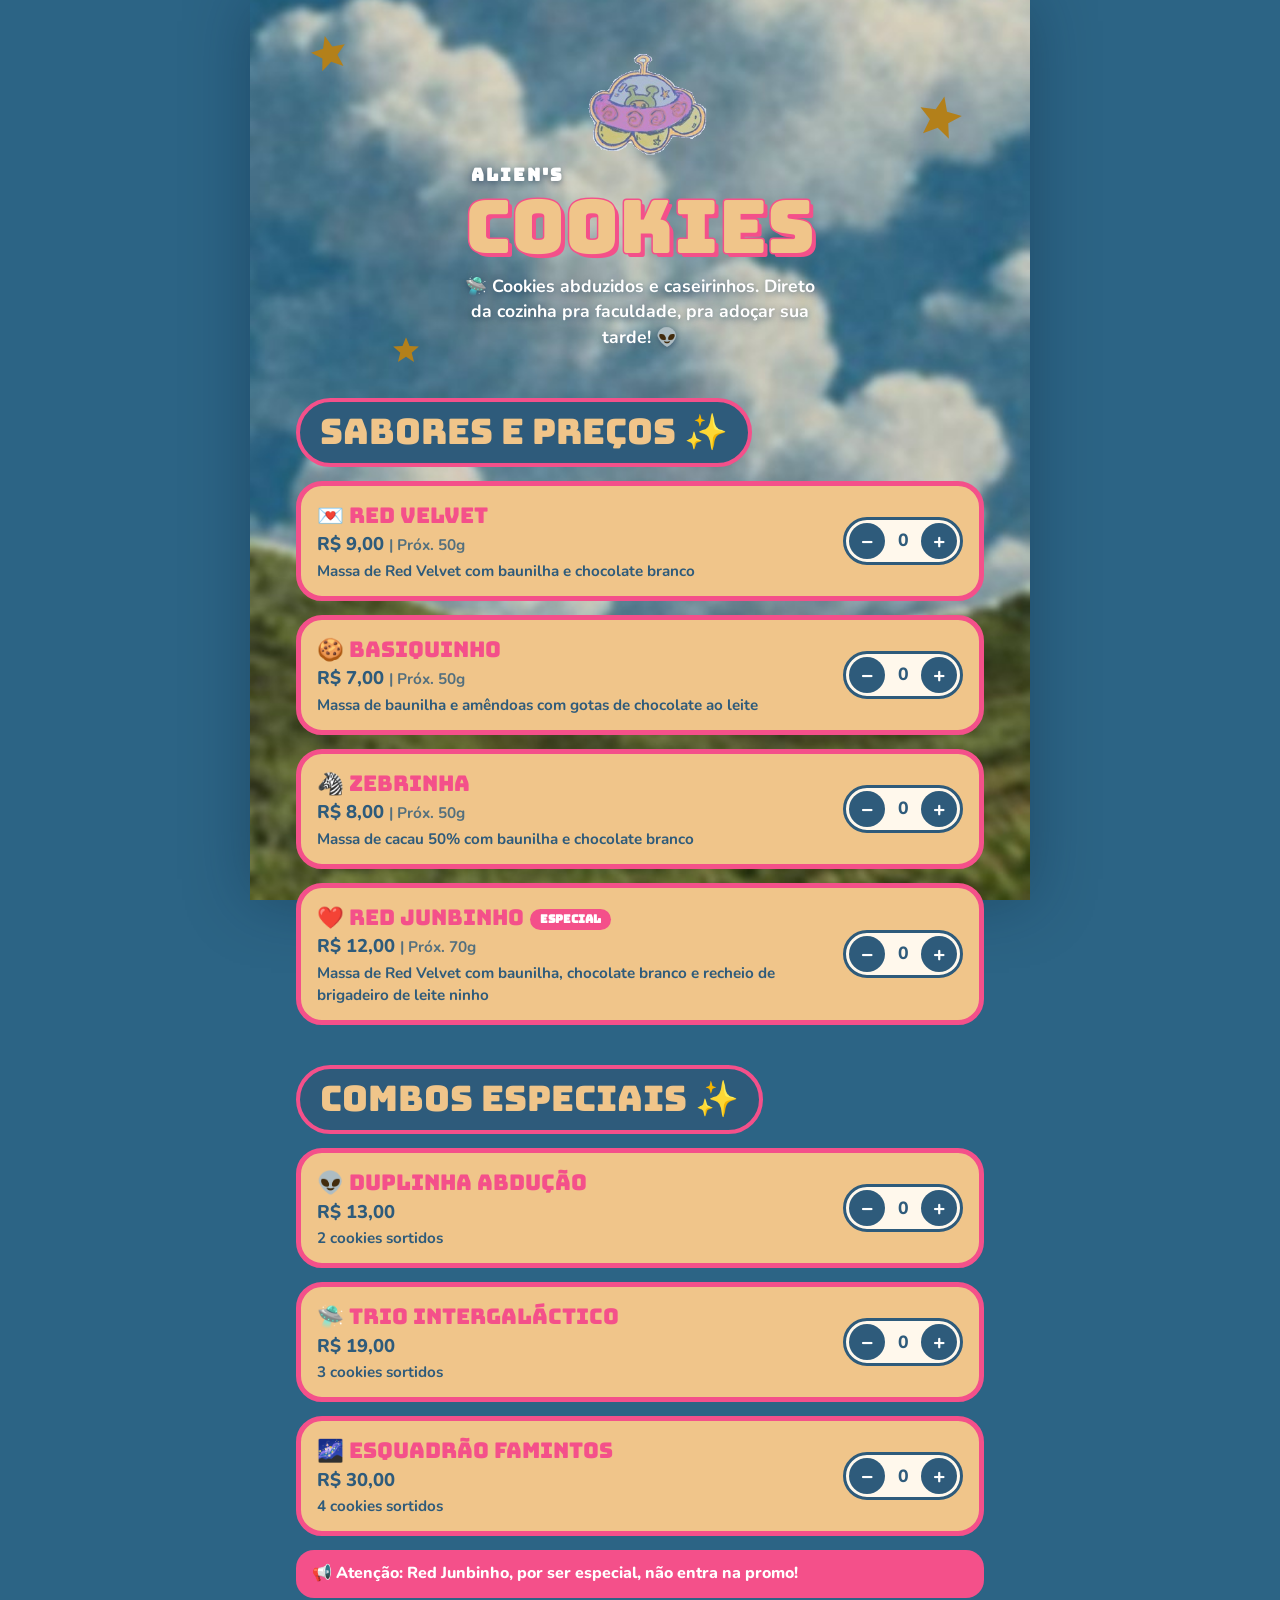
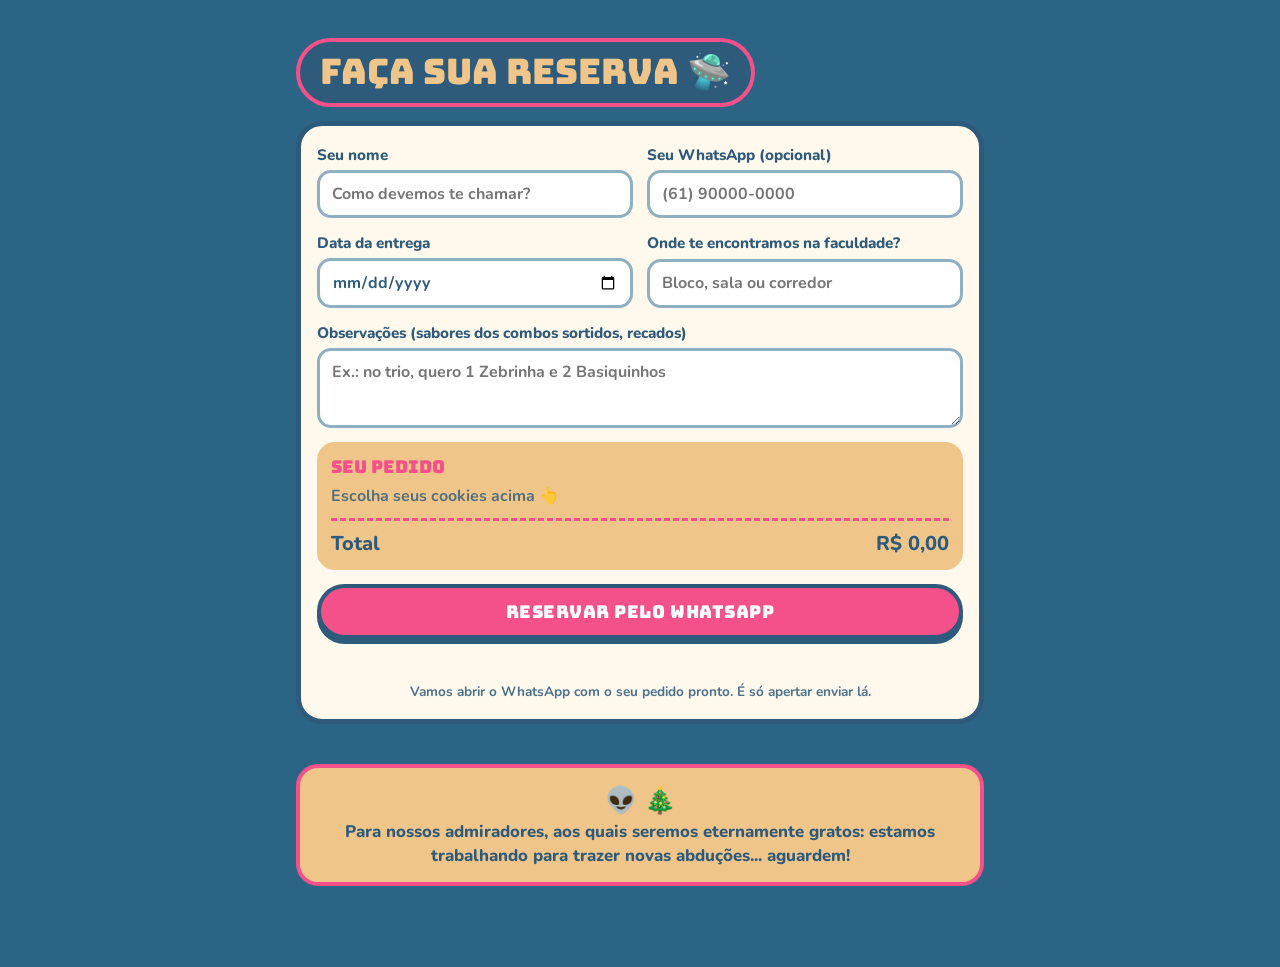
==== overrides/main.html @ b3060eb1 "Rename main.html to overrides/main.html" ====
<!DOCTYPE html>
<html lang="pt-BR">
<head>
<meta charset="utf-8">
<meta name="viewport" content="width=device-width, initial-scale=1">
<title>Alien's Cookies Reservas</title>
<link rel="preconnect" href="https://fonts.googleapis.com">
<link rel="preconnect" href="https://fonts.gstatic.com" crossorigin>
<link href="https://fonts.googleapis.com/css2?family=Bungee&family=Nunito:wght@600;700;800&display=swap" rel="stylesheet">
<style>
:root {
  --sky: #a9c4d2;
  --sky-top: #2c6485;
  --sky-deep: #8fb0c2;
  --tan: #f0c58a;
  --pink: #f4508a;
  --navy: #2e5b7b;
  --gold: #b3801a;
  --paper: #fff8ec;
  --display: "Bungee", "Impact", sans-serif;
  --body: "Nunito", "Segoe UI", system-ui, sans-serif;
  color-scheme: light;
}
/* Layout: uma coluna central, cartões tipo cardápio com borda rosa, formulário de pedido no final */
* { box-sizing: border-box; }
html { scroll-behavior: smooth; }
body {
  margin: 0;
  font-family: var(--body);
  color: var(--navy);
  background-color: var(--sky-top);
  line-height: 1.45;
}

/* Fundo: céu e campo em tela cheia no celular; no computador fica em uma faixa central, com o azul do céu nas laterais */
body::before {
  content: ""; position: fixed; top: 0; bottom: 0; left: 0; right: 0; z-index: -1;
  background: url("[data-uri]") center bottom / cover no-repeat;
}
@media (min-width: 800px) {
  body::before { left: 50%; right: auto; width: 780px; transform: translateX(-50%); box-shadow: 0 0 60px rgba(10,30,50,.35); }
}
.wrap { max-width: 720px; margin: 0 auto; padding: 24px 16px 64px; }

.hero { position: relative; text-align: center; padding: 8px 0 8px; }
.hero .script { font-family: var(--display); font-size: 1.1rem; letter-spacing: .12em; color: #fff; text-shadow: 0 2px 6px rgba(20,50,80,.55); margin: 0; }
.hero h1 {
  font-family: var(--display); font-weight: 400;
  font-size: clamp(2.6rem, 12vw, 4.6rem); line-height: .95; margin: 4px 0 12px;
  color: var(--tan); -webkit-text-stroke: 3px var(--pink); paint-order: stroke fill;
  text-shadow: 4px 4px 0 var(--pink);
  text-wrap: balance;
}
.hero p { margin: 0 auto; color: #fff; text-shadow: 0 2px 6px rgba(20,50,80,.55); max-width: 34ch; font-weight: 700; font-size: 1.1rem; }
.ufo { width: 160px; max-width: 45vw; height: auto; display: block; margin: 0 auto 4px; animation: float 4s ease-in-out infinite; }
@keyframes float { 50% { transform: translateY(-8px) rotate(2deg); } }
.star { position: absolute; width: 38px; color: var(--gold); }
.s1 { top: 10px; left: 2%; transform: rotate(-14deg); }
.s2 { top: 70px; right: 3%; width: 46px; transform: rotate(12deg); }
.s3 { bottom: -6px; left: 14%; width: 28px; }

h2 {
  font-family: var(--display); font-weight: 400; font-size: clamp(1.6rem, 7vw, 2.2rem);
  color: var(--tan); background: var(--navy); border: 4px solid var(--pink); border-radius: 999px;
  display: inline-block; padding: 4px 20px 6px;
  margin: 40px 0 14px; text-wrap: balance;
}

.card {
  background: var(--tan); border: 5px solid var(--pink); border-radius: 26px;
  padding: 14px 16px; display: grid; grid-template-columns: 1fr auto; gap: 8px 14px; align-items: center;
}
.list { display: grid; gap: 14px; }
.card h3 { font-family: var(--display); font-weight: 400; font-size: 1.35rem; margin: 0; color: var(--pink); }
.card .desc { margin: 2px 0 0; font-weight: 700; font-size: .95rem; }
.card .price { font-weight: 800; font-size: 1.15rem; margin: 0; }
.card .price small { font-weight: 700; opacity: .8; }
.tag {
  display: inline-block; background: var(--pink); color: #fff; border-radius: 999px;
  font-size: .72rem; font-weight: 800; padding: 2px 10px; margin-left: 6px; vertical-align: middle;
}

.qty { display: inline-flex; align-items: center; gap: 4px; background: var(--paper); border: 3px solid var(--navy); border-radius: 999px; padding: 3px; }
.qty button {
  width: 36px; height: 36px; border-radius: 50%; border: 0; cursor: pointer;
  background: var(--navy); color: #fff; font: 800 1.3rem/1 var(--body);
}
.qty button:hover { background: var(--pink); }
.qty output { min-width: 28px; text-align: center; font-weight: 800; font-size: 1.1rem; font-variant-numeric: tabular-nums; }

.notice {
  margin-top: 14px; background: var(--pink); color: #fff; border-radius: 18px;
  padding: 12px 16px; font-weight: 800;
}

form.order { background: var(--paper); border: 5px solid var(--navy); border-radius: 26px; padding: 18px 16px; display: grid; gap: 14px; }
label { display: grid; gap: 4px; font-weight: 800; font-size: .95rem; }
input, textarea {
  font: 700 1rem var(--body); color: var(--navy); background: #fff;
  border: 3px solid var(--sky-deep); border-radius: 14px; padding: 10px 12px; width: 100%;
}
textarea { min-height: 80px; resize: vertical; }
.row { display: grid; grid-template-columns: 1fr 1fr; gap: 14px; }
@media (max-width: 480px) { .row { grid-template-columns: 1fr; } }

.summary { background: var(--tan); border-radius: 18px; padding: 12px 14px; }
.summary h3 { margin: 0 0 6px; font-family: var(--display); font-weight: 400; font-size: 1.1rem; color: var(--pink); }
.summary ul { list-style: none; margin: 0; padding: 0; display: grid; gap: 4px; font-weight: 700; }
.summary li { display: flex; justify-content: space-between; gap: 12px; font-variant-numeric: tabular-nums; }
.summary .empty { font-weight: 700; opacity: .8; }
.total { display: flex; justify-content: space-between; margin-top: 10px; padding-top: 8px; border-top: 3px dashed var(--pink); font-weight: 800; font-size: 1.25rem; font-variant-numeric: tabular-nums; }

.actions { display: grid; gap: 10px; }
.btn {
  display: block; text-align: center; text-decoration: none; cursor: pointer;
  font: 400 1.1rem var(--display); letter-spacing: .03em;
  border: 4px solid var(--navy); border-radius: 999px; padding: 12px 18px;
}
.btn.primary { background: var(--pink); color: #fff; box-shadow: 0 5px 0 var(--navy); }
.btn.primary:active { transform: translateY(3px); box-shadow: 0 2px 0 var(--navy); }
.btn.ghost { background: #fff; color: var(--navy); }
.btn[aria-disabled="true"] { opacity: .5; pointer-events: none; }
.status { min-height: 1.4em; margin: 0; font-weight: 800; text-align: center; }
.done { background: var(--tan); border: 4px solid var(--pink); border-radius: 18px; padding: 16px; display: grid; gap: 10px; text-align: center; font-weight: 700; }
.done strong { font-family: var(--display); font-weight: 400; font-size: 1.4rem; color: var(--pink); }
[hidden] { display: none !important; }
.btn[disabled] { opacity: .6; cursor: wait; }
.hint { margin: 0; font-size: .85rem; font-weight: 700; opacity: .85; text-align: center; }

.soon { margin-top: 40px; text-align: center; background: var(--tan); border: 4px solid var(--pink); border-radius: 22px; padding: 14px 16px; font-weight: 800; font-size: 1.05rem; }
.soon span { display: block; font-size: 1.6rem; }

:focus-visible { outline: 4px solid var(--gold); outline-offset: 2px; }
@media (prefers-reduced-motion: reduce) { .ufo { animation: none; } html { scroll-behavior: auto; } }
</style>
</head>
<body>
<main class="wrap">

<header class="hero">
  <svg class="star s1" viewBox="0 0 24 24" aria-hidden="true"><path fill="currentColor" d="M12 1l3 7.5 8 .6-6.1 5.2 2 7.9L12 17.7 5.1 22.2l2-7.9L1 9.1l8-.6z"/></svg>
  <svg class="star s2" viewBox="0 0 24 24" aria-hidden="true"><path fill="currentColor" d="M12 1l3 7.5 8 .6-6.1 5.2 2 7.9L12 17.7 5.1 22.2l2-7.9L1 9.1l8-.6z"/></svg>
  <svg class="star s3" viewBox="0 0 24 24" aria-hidden="true"><path fill="currentColor" d="M12 1l3 7.5 8 .6-6.1 5.2 2 7.9L12 17.7 5.1 22.2l2-7.9L1 9.1l8-.6z"/></svg>
  <img class="ufo" src="[data-uri]" alt="Alien dentro de uma nave espacial" width="160">
  <p class="script">Alien's</p>
  <h1>Cookies</h1>
  <p>🛸 Cookies abduzidos e caseirinhos. Direto da cozinha pra faculdade, pra adoçar sua tarde! 👽</p>
</header>

<h2>Sabores e preços ✨</h2>
<section class="list" id="flavors" aria-label="Sabores"></section>

<h2>Combos especiais ✨</h2>
<section class="list" id="combos" aria-label="Combos"></section>
<div class="notice">📢 Atenção: Red Junbinho, por ser especial, não entra na promo!</div>

<h2>Faça sua reserva 🛸</h2>
<form class="order" id="orderForm" novalidate>
  <div class="row">
    <label for="nome">Seu nome
      <input id="nome" name="nome" type="text" autocomplete="name" placeholder="Como devemos te chamar?" required>
    </label>
    <label for="contato">Seu WhatsApp (opcional)
      <input id="contato" name="contato" type="tel" autocomplete="tel" placeholder="(61) 90000-0000">
    </label>
  </div>
  <div class="row">
    <label for="data">Data da entrega
      <input id="data" name="data" type="date">
    </label>
    <label for="local">Onde te encontramos na faculdade?
      <input id="local" name="local" type="text" placeholder="Bloco, sala ou corredor">
    </label>
  </div>
  <label for="obs">Observações (sabores dos combos sortidos, recados)
    <textarea id="obs" name="obs" placeholder="Ex.: no trio, quero 1 Zebrinha e 2 Basiquinhos"></textarea>
  </label>

  <div class="summary" aria-live="polite">
    <h3>Seu pedido</h3>
    <ul id="items"><li class="empty">Escolha seus cookies acima 👆</li></ul>
    <div class="total"><span>Total</span><span id="total">R$ 0,00</span></div>
  </div>

  <div class="actions">
    <button class="btn primary" type="submit" id="send">Reservar pelo WhatsApp</button>
    <p class="status" id="status" role="status" aria-live="polite"></p>
    <p class="hint">Vamos abrir o WhatsApp com o seu pedido pronto. É só apertar enviar lá.</p>
  </div>
  <div class="done" id="done" hidden>
    <strong>Quase lá! 🛸👽</strong>
    <span>Abrimos o WhatsApp com o seu pedido. Falta só apertar enviar por lá. Se não abriu, use o botão abaixo.</span>
    <a class="btn primary" id="wa" href="#" target="_blank" rel="noopener">Abrir o WhatsApp</a>
    <button class="btn ghost" type="button" id="again">Fazer outra reserva</button>
  </div>
</form>

<p class="soon"><span>👽 🎄</span>Para nossos admiradores, aos quais seremos eternamente gratos: estamos trabalhando para trazer novas abduções... aguardem!</p>

</main>

<script>
/* Pedidos são enviados pelo WhatsApp (WA_BASE, mais abaixo). */


var FLAVORS = [
  { id: "rv",  emoji: "💌", name: "Red Velvet",  price: 9,  info: "Próx. 50g",  desc: "Massa de Red Velvet com baunilha e chocolate branco" },
  { id: "bq",  emoji: "🍪", name: "Basiquinho",  price: 7,  info: "Próx. 50g",  desc: "Massa de baunilha e amêndoas com gotas de chocolate ao leite" },
  { id: "zb",  emoji: "🦓", name: "Zebrinha",    price: 8,  info: "Próx. 50g",  desc: "Massa de cacau 50% com baunilha e chocolate branco" },
  { id: "rj",  emoji: "❤️", name: "Red Junbinho", price: 12, info: "Próx. 70g", desc: "Massa de Red Velvet com baunilha, chocolate branco e recheio de brigadeiro de leite ninho", special: true }
];
var COMBOS = [
  { id: "c2", emoji: "👽", name: "Duplinha abdução",      price: 13, desc: "2 cookies sortidos" },
  { id: "c3", emoji: "🛸", name: "Trio intergaláctico",   price: 19, desc: "3 cookies sortidos" },
  { id: "c4", emoji: "🌌", name: "Esquadrão famintos",    price: 30, desc: "4 cookies sortidos" }
];
var qty = {};
var all = FLAVORS.concat(COMBOS);
all.forEach(function (p) { qty[p.id] = 0; });

function brl(n) { return "R$ " + n.toFixed(2).replace(".", ","); }

function card(p, isFlavor) {
  var el = document.createElement("article");
  el.className = "card";
  el.innerHTML =
    '<div><h3>' + p.emoji + ' ' + p.name + (p.special ? '<span class="tag">especial</span>' : '') + '</h3>' +
    '<p class="price">' + brl(p.price) + (p.info ? ' <small>| ' + p.info + '</small>' : '') + '</p>' +
    '<p class="desc">' + p.desc + '</p></div>' +
    '<div class="qty" role="group" aria-label="Quantidade de ' + p.name + '">' +
    '<button type="button" data-id="' + p.id + '" data-d="-1" aria-label="Diminuir ' + p.name + '">−</button>' +
    '<output id="q-' + p.id + '">0</output>' +
    '<button type="button" data-id="' + p.id + '" data-d="1" aria-label="Aumentar ' + p.name + '">+</button></div>';
  return el;
}
FLAVORS.forEach(function (p) { document.getElementById("flavors").appendChild(card(p, true)); });
COMBOS.forEach(function (p) { document.getElementById("combos").appendChild(card(p, false)); });

document.addEventListener("click", function (e) {
  var b = e.target.closest("button[data-id]");
  if (!b) return;
  var id = b.dataset.id;
  qty[id] = Math.max(0, Math.min(30, qty[id] + Number(b.dataset.d)));
  document.getElementById("q-" + id).textContent = qty[id];
  render();
});

function buildMessage() {
  var nome = document.getElementById("nome").value.trim();
  var contato = document.getElementById("contato").value.trim();
  var data = document.getElementById("data").value;
  var local = document.getElementById("local").value.trim();
  var obs = document.getElementById("obs").value.trim();
  var lines = ["🛸 Reserva Alien's Cookies", ""];
  all.forEach(function (p) { if (qty[p.id]) lines.push(qty[p.id] + "x " + p.name + " (" + brl(p.price * qty[p.id]) + ")"); });
  lines.push("", "Total: " + brl(total()));
  if (nome) lines.push("Nome: " + nome);
  if (contato) lines.push("WhatsApp: " + contato);
  if (data) { var d = data.split("-"); lines.push("Entrega: " + d[2] + "/" + d[1] + "/" + d[0]); }
  if (local) lines.push("Local: " + local);
  if (obs) lines.push("Obs.: " + obs);
  return lines.join("\n");
}
function total() { return all.reduce(function (s, p) { return s + p.price * qty[p.id]; }, 0); }

function render() {
  var ul = document.getElementById("items");
  var rows = all.filter(function (p) { return qty[p.id] > 0; });
  ul.innerHTML = rows.length
    ? rows.map(function (p) { return "<li><span>" + qty[p.id] + "x " + p.name + "</span><span>" + brl(p.price * qty[p.id]) + "</span></li>"; }).join("")
    : '<li class="empty">Escolha seus cookies acima 👆</li>';
  document.getElementById("total").textContent = brl(total());
}
document.getElementById("orderForm").addEventListener("input", render);
/* WhatsApp da Mariana: só dígitos com DDI e DDD. Para usar o link de QR da loja, troque a linha abaixo. */
var WA_BASE = "https://wa.me/5561984841703";
var form = document.getElementById("orderForm");
var st = document.getElementById("status");

form.addEventListener("submit", function (e) {
  e.preventDefault();
  st.textContent = "";
  if (total() === 0) { st.textContent = "Escolha pelo menos um cookie para reservar."; return; }
  if (document.getElementById("nome").value.trim() === "") { st.textContent = "Digite seu nome."; document.getElementById("nome").focus(); return; }
  var url = WA_BASE + "?text=" + encodeURIComponent(buildMessage());
  var wa = document.getElementById("wa");
  wa.href = url;
  var w = null;
  try { w = window.open(url, "_blank", "noopener"); } catch (err) { w = null; }
  form.querySelectorAll(".row, label, .summary, .actions").forEach(function (el) { el.hidden = true; });
  document.getElementById("done").hidden = false;
  if (!w) { st.textContent = ""; }
});

document.getElementById("again").addEventListener("click", function () {
  all.forEach(function (p) { qty[p.id] = 0; document.getElementById("q-" + p.id).textContent = 0; });
  form.reset();
  form.querySelectorAll(".row, label, .summary, .actions").forEach(function (el) { el.hidden = false; });
  document.getElementById("done").hidden = true;
  st.textContent = "";
  render();
});

var today = new Date();
document.getElementById("data").min = today.getFullYear() + "-" + String(today.getMonth() + 1).padStart(2, "0") + "-" + String(today.getDate()).padStart(2, "0");
render();
</script>
</body>
</html>
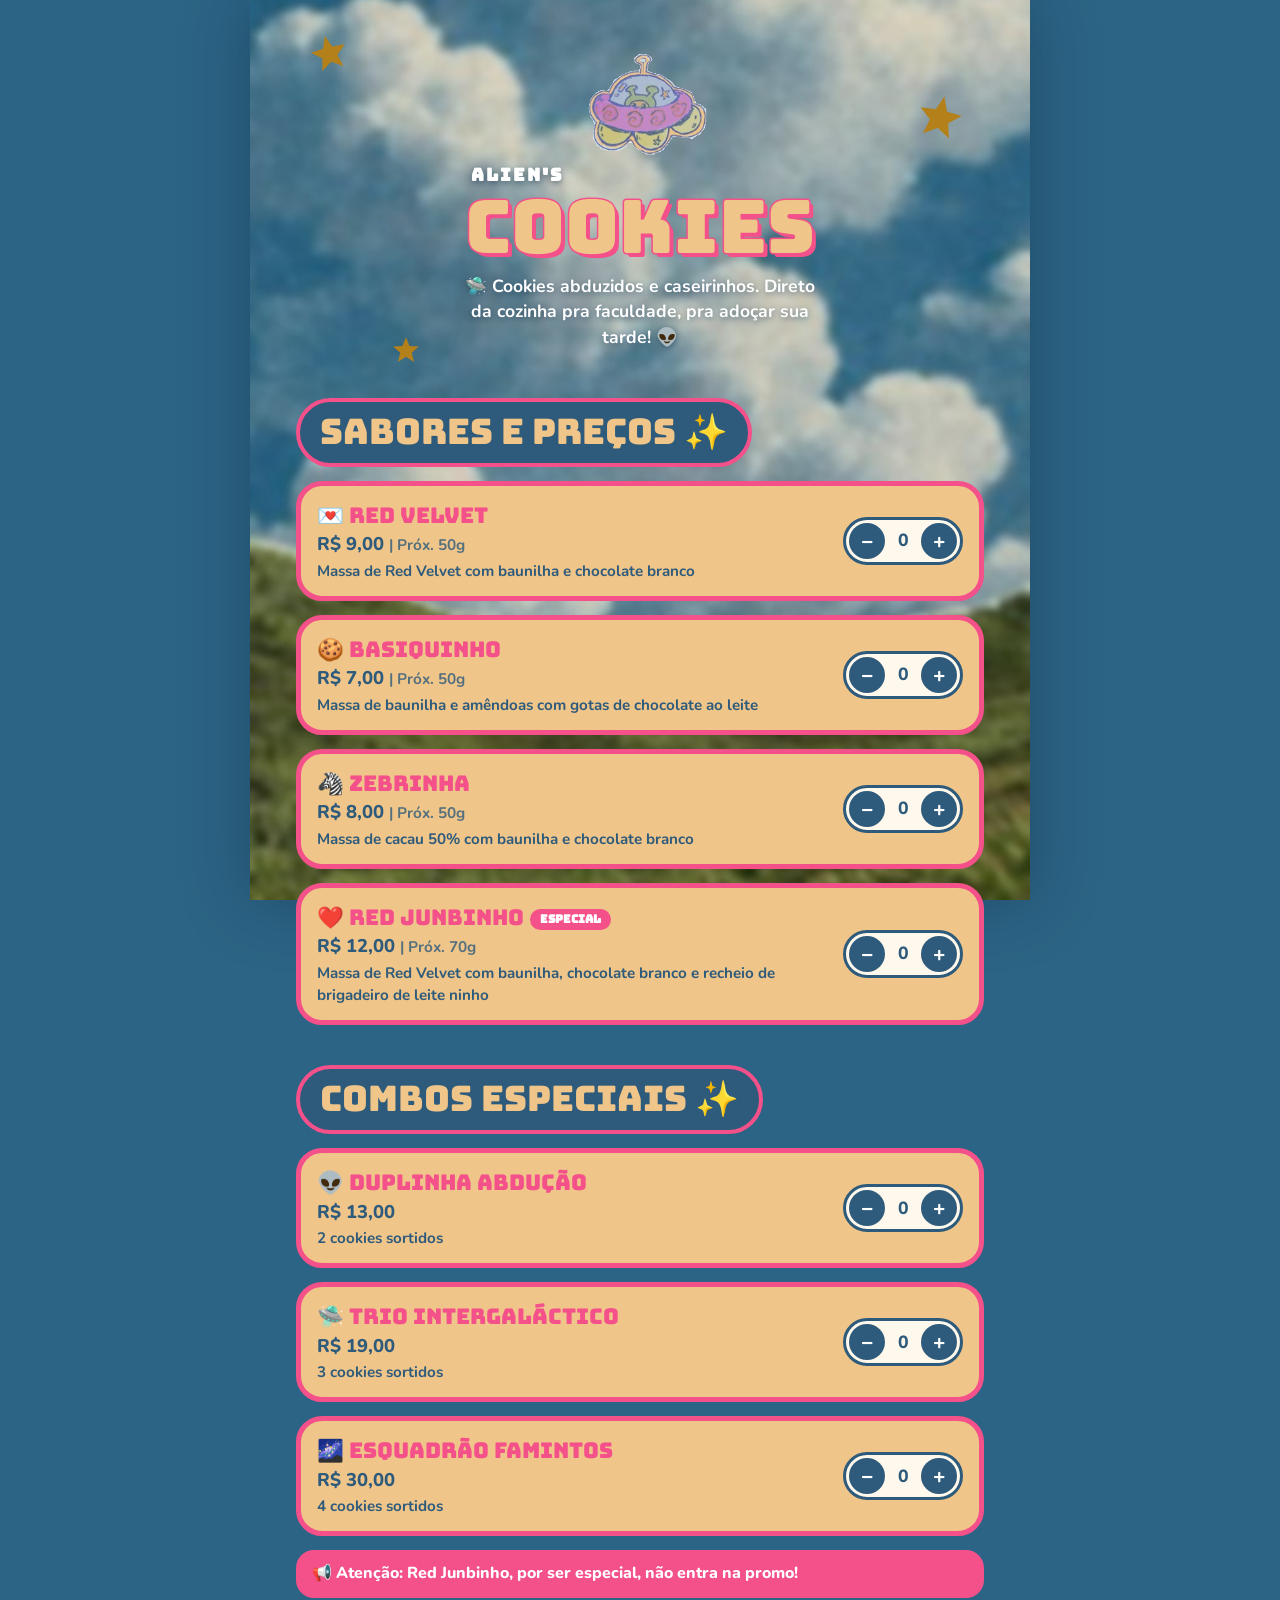
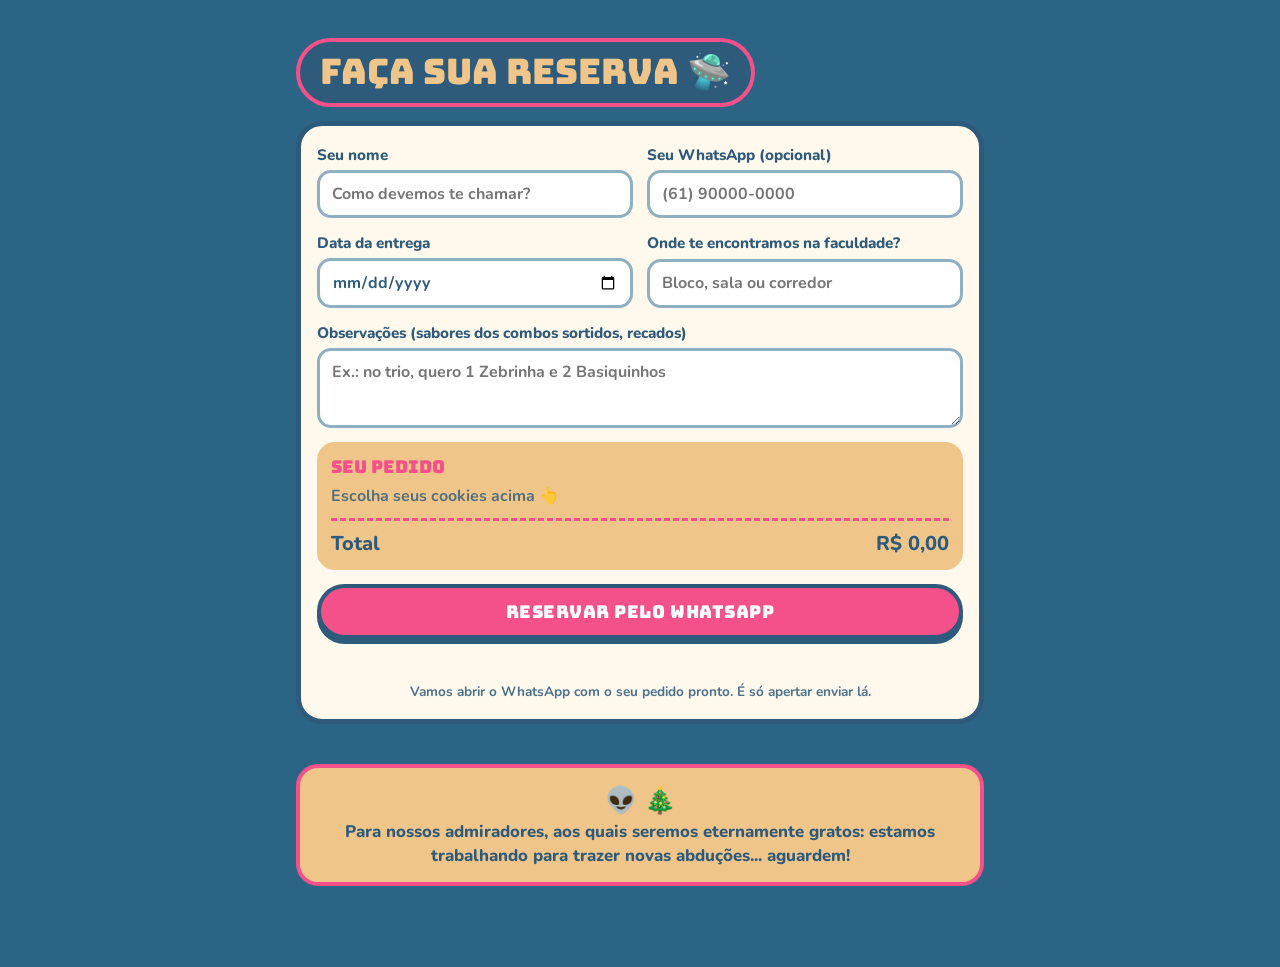
==== commit 5c7a070f: "Update main.html" ====
(no text change in the page or its own stylesheets)
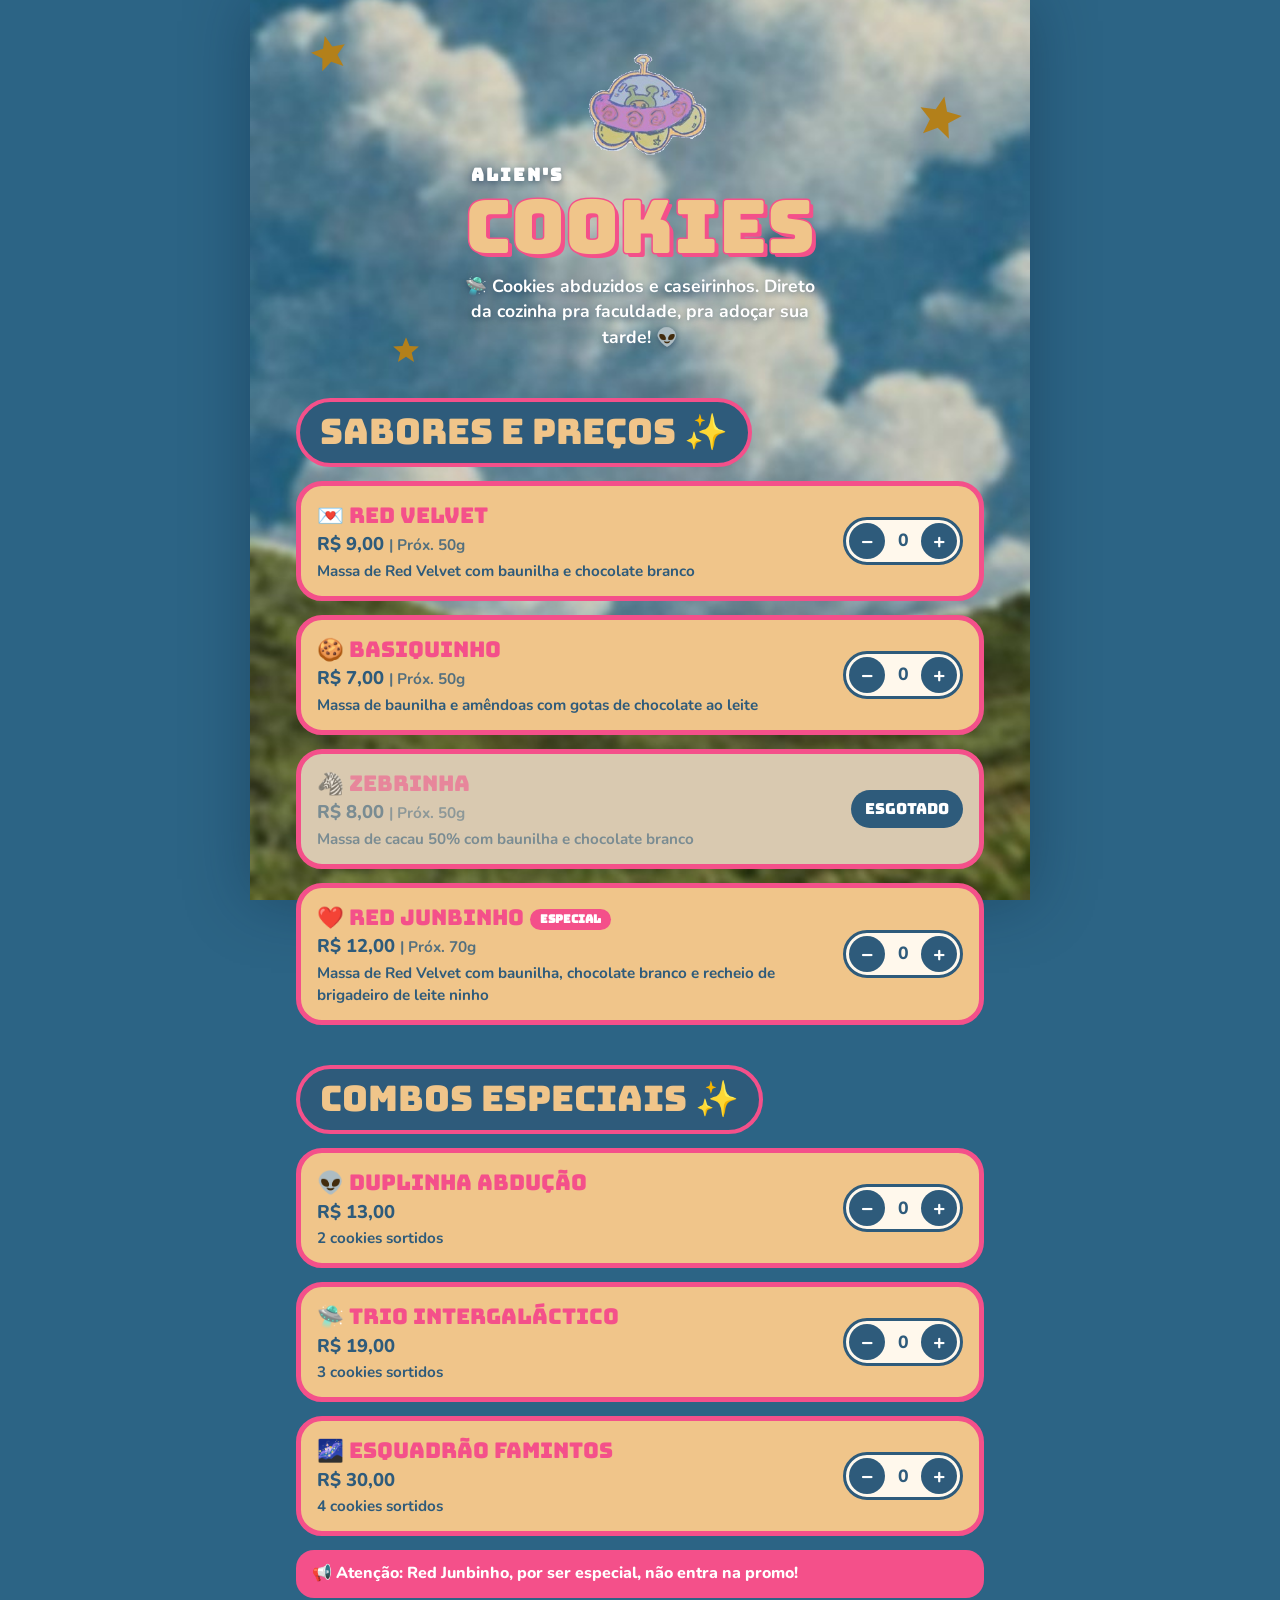
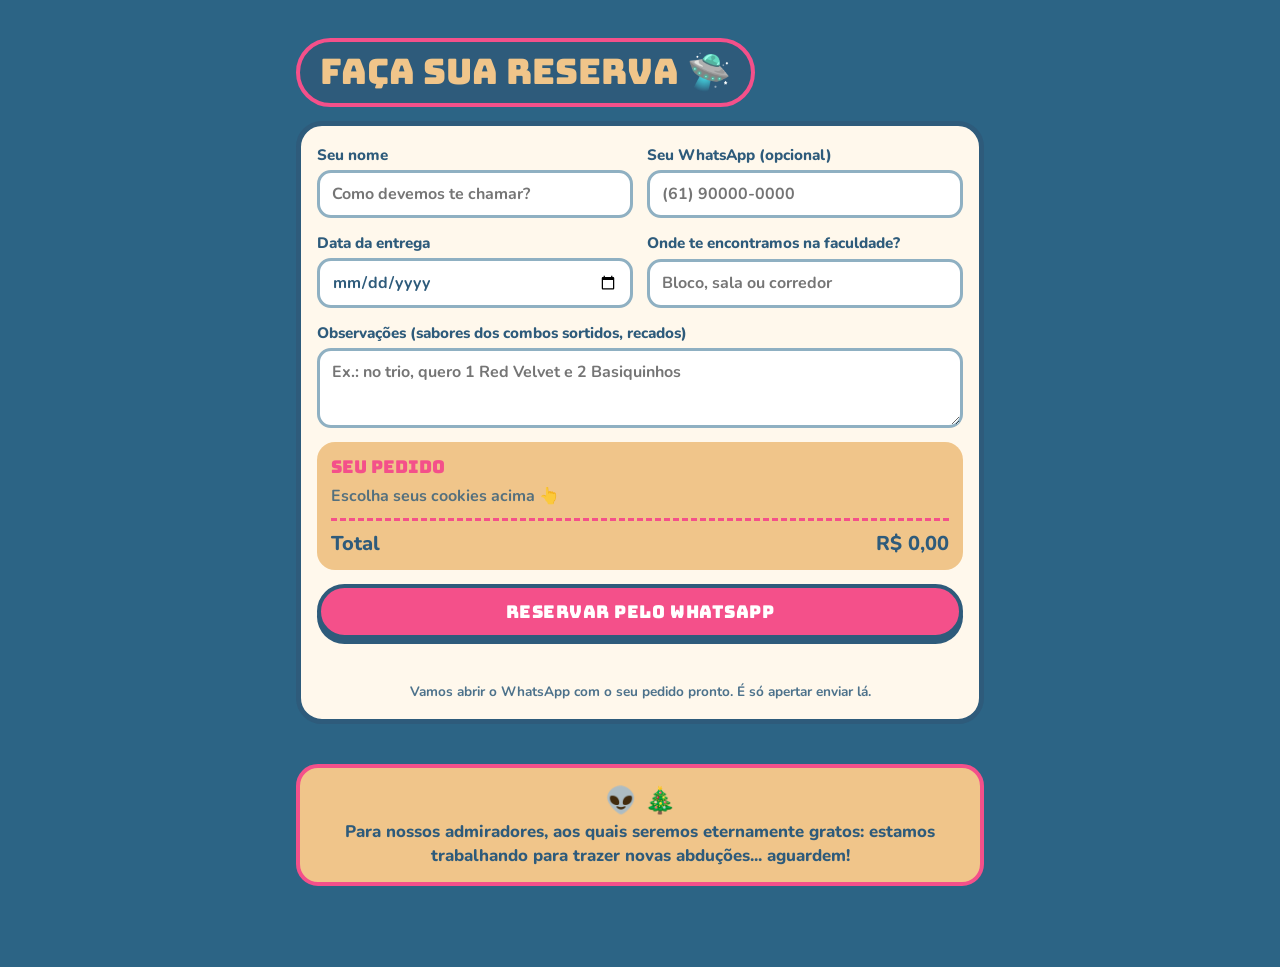
==== commit f628af06: "Update main.html" ====
--- a/overrides/main.html
+++ b/overrides/main.html
@@ -80,6 +80,9 @@
   font-size: .72rem; font-weight: 800; padding: 2px 10px; margin-left: 6px; vertical-align: middle;
 }
 
+.card.soldout { background: #d9c9b0; }
+.card.soldout h3, .card.soldout .price, .card.soldout .desc { opacity: .55; }
+.out { display: inline-block; background: var(--navy); color: #fff; font-family: var(--display); font-size: .95rem; padding: 8px 14px; border-radius: 999px; }
 .qty { display: inline-flex; align-items: center; gap: 4px; background: var(--paper); border: 3px solid var(--navy); border-radius: 999px; padding: 3px; }
 .qty button {
   width: 36px; height: 36px; border-radius: 50%; border: 0; cursor: pointer;
@@ -173,7 +176,7 @@
     </label>
   </div>
   <label for="obs">Observações (sabores dos combos sortidos, recados)
-    <textarea id="obs" name="obs" placeholder="Ex.: no trio, quero 1 Zebrinha e 2 Basiquinhos"></textarea>
+    <textarea id="obs" name="obs" placeholder="Ex.: no trio, quero 1 Red Velvet e 2 Basiquinhos"></textarea>
   </label>
 
   <div class="summary" aria-live="polite">
@@ -206,7 +209,7 @@
 var FLAVORS = [
   { id: "rv",  emoji: "💌", name: "Red Velvet",  price: 9,  info: "Próx. 50g",  desc: "Massa de Red Velvet com baunilha e chocolate branco" },
   { id: "bq",  emoji: "🍪", name: "Basiquinho",  price: 7,  info: "Próx. 50g",  desc: "Massa de baunilha e amêndoas com gotas de chocolate ao leite" },
-  { id: "zb",  emoji: "🦓", name: "Zebrinha",    price: 8,  info: "Próx. 50g",  desc: "Massa de cacau 50% com baunilha e chocolate branco" },
+  { id: "zb",  emoji: "🦓", name: "Zebrinha",    price: 8,  info: "Próx. 50g",  desc: "Massa de cacau 50% com baunilha e chocolate branco", soldout: true },
   { id: "rj",  emoji: "❤️", name: "Red Junbinho", price: 12, info: "Próx. 70g", desc: "Massa de Red Velvet com baunilha, chocolate branco e recheio de brigadeiro de leite ninho", special: true }
 ];
 var COMBOS = [
@@ -222,15 +225,18 @@
 
 function card(p, isFlavor) {
   var el = document.createElement("article");
-  el.className = "card";
+  el.className = "card" + (p.soldout ? " soldout" : "");
+  var controle = p.soldout
+    ? '<span class="out" role="status">Esgotado</span>'
+    : '<div class="qty" role="group" aria-label="Quantidade de ' + p.name + '">' +
+      '<button type="button" data-id="' + p.id + '" data-d="-1" aria-label="Diminuir ' + p.name + '">−</button>' +
+      '<output id="q-' + p.id + '">0</output>' +
+      '<button type="button" data-id="' + p.id + '" data-d="1" aria-label="Aumentar ' + p.name + '">+</button></div>';
   el.innerHTML =
     '<div><h3>' + p.emoji + ' ' + p.name + (p.special ? '<span class="tag">especial</span>' : '') + '</h3>' +
     '<p class="price">' + brl(p.price) + (p.info ? ' <small>| ' + p.info + '</small>' : '') + '</p>' +
     '<p class="desc">' + p.desc + '</p></div>' +
-    '<div class="qty" role="group" aria-label="Quantidade de ' + p.name + '">' +
-    '<button type="button" data-id="' + p.id + '" data-d="-1" aria-label="Diminuir ' + p.name + '">−</button>' +
-    '<output id="q-' + p.id + '">0</output>' +
-    '<button type="button" data-id="' + p.id + '" data-d="1" aria-label="Aumentar ' + p.name + '">+</button></div>';
+    controle;
   return el;
 }
 FLAVORS.forEach(function (p) { document.getElementById("flavors").appendChild(card(p, true)); });
@@ -251,7 +257,7 @@
   var data = document.getElementById("data").value;
   var local = document.getElementById("local").value.trim();
   var obs = document.getElementById("obs").value.trim();
-  var lines = ["🛸 Reserva Alien's Cookies", ""];
+  var lines = ["\uD83D\uDC7D Reserva Alien's Cookies", ""];
   all.forEach(function (p) { if (qty[p.id]) lines.push(qty[p.id] + "x " + p.name + " (" + brl(p.price * qty[p.id]) + ")"); });
   lines.push("", "Total: " + brl(total()));
   if (nome) lines.push("Nome: " + nome);
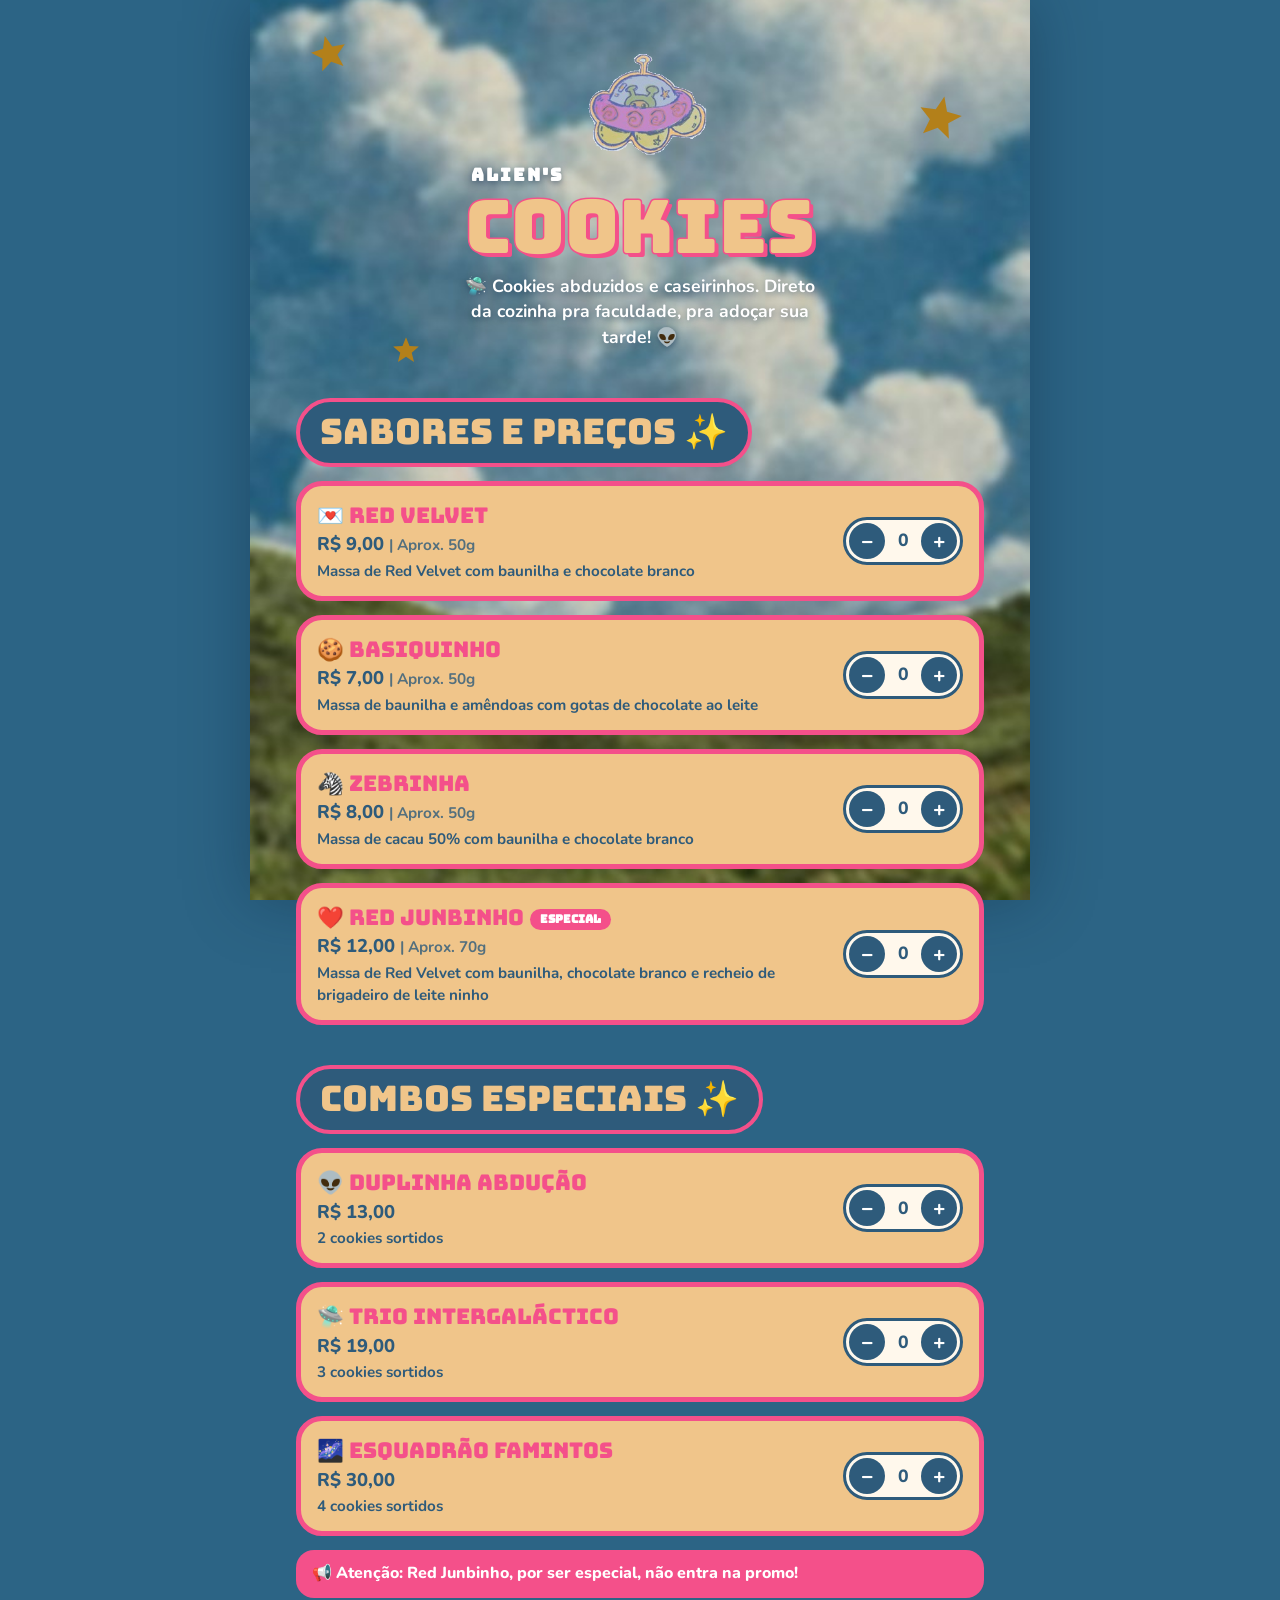
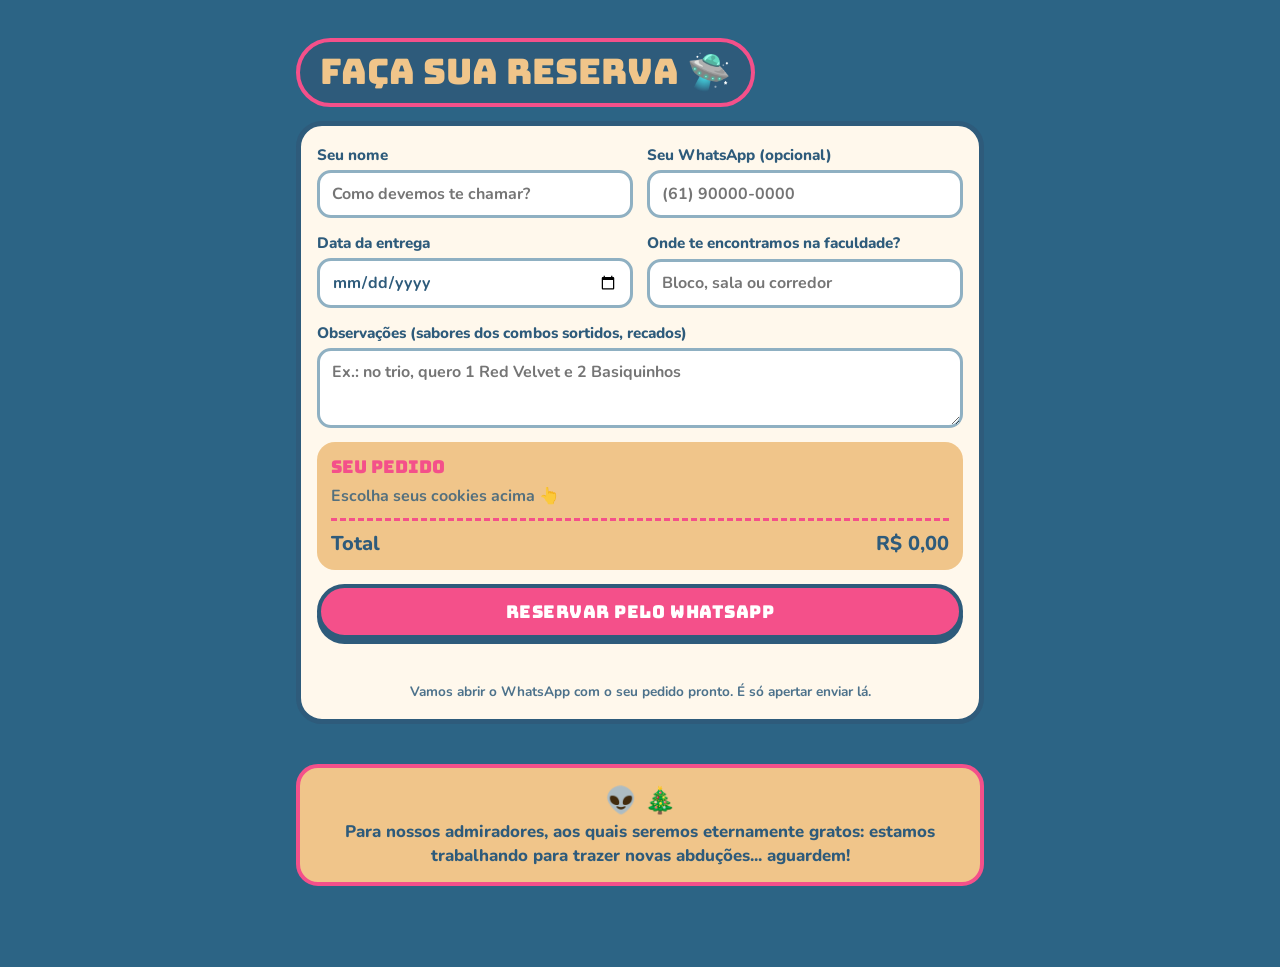
==== commit ef0da7ab: "fix: Renomear index.html para main.html" ====
--- a/overrides/main.html
+++ b/overrides/main.html
@@ -1,315 +1,97 @@
 <!DOCTYPE html>
 <html lang="pt-BR">
 <head>
-<meta charset="utf-8">
-<meta name="viewport" content="width=device-width, initial-scale=1">
-<title>Alien's Cookies Reservas</title>
-<link rel="preconnect" href="https://fonts.googleapis.com">
-<link rel="preconnect" href="https://fonts.gstatic.com" crossorigin>
-<link href="https://fonts.googleapis.com/css2?family=Bungee&family=Nunito:wght@600;700;800&display=swap" rel="stylesheet">
-<style>
-:root {
-  --sky: #a9c4d2;
-  --sky-top: #2c6485;
-  --sky-deep: #8fb0c2;
-  --tan: #f0c58a;
-  --pink: #f4508a;
-  --navy: #2e5b7b;
-  --gold: #b3801a;
-  --paper: #fff8ec;
-  --display: "Bungee", "Impact", sans-serif;
-  --body: "Nunito", "Segoe UI", system-ui, sans-serif;
-  color-scheme: light;
-}
-/* Layout: uma coluna central, cartões tipo cardápio com borda rosa, formulário de pedido no final */
-* { box-sizing: border-box; }
-html { scroll-behavior: smooth; }
-body {
-  margin: 0;
-  font-family: var(--body);
-  color: var(--navy);
-  background-color: var(--sky-top);
-  line-height: 1.45;
-}
+  <meta charset="utf-8">
+  <meta name="viewport" content="width=device-width, initial-scale=1">
+  <title>Alien's Cookies</title>
 
-/* Fundo: céu e campo em tela cheia no celular; no computador fica em uma faixa central, com o azul do céu nas laterais */
-body::before {
-  content: ""; position: fixed; top: 0; bottom: 0; left: 0; right: 0; z-index: -1;
-  background: url("[data-uri]") center bottom / cover no-repeat;
-}
-@media (min-width: 800px) {
-  body::before { left: 50%; right: auto; width: 780px; transform: translateX(-50%); box-shadow: 0 0 60px rgba(10,30,50,.35); }
-}
-.wrap { max-width: 720px; margin: 0 auto; padding: 24px 16px 64px; }
+  <link rel="preconnect" href="https://fonts.googleapis.com">
+  <link rel="preconnect" href="https://fonts.gstatic.com" crossorigin>
+  <link href="https://fonts.googleapis.com/css2?family=Bungee&family=Nunito:wght@600;700;800&display=swap" rel="stylesheet">
 
-.hero { position: relative; text-align: center; padding: 8px 0 8px; }
-.hero .script { font-family: var(--display); font-size: 1.1rem; letter-spacing: .12em; color: #fff; text-shadow: 0 2px 6px rgba(20,50,80,.55); margin: 0; }
-.hero h1 {
-  font-family: var(--display); font-weight: 400;
-  font-size: clamp(2.6rem, 12vw, 4.6rem); line-height: .95; margin: 4px 0 12px;
-  color: var(--tan); -webkit-text-stroke: 3px var(--pink); paint-order: stroke fill;
-  text-shadow: 4px 4px 0 var(--pink);
-  text-wrap: balance;
-}
-.hero p { margin: 0 auto; color: #fff; text-shadow: 0 2px 6px rgba(20,50,80,.55); max-width: 34ch; font-weight: 700; font-size: 1.1rem; }
-.ufo { width: 160px; max-width: 45vw; height: auto; display: block; margin: 0 auto 4px; animation: float 4s ease-in-out infinite; }
-@keyframes float { 50% { transform: translateY(-8px) rotate(2deg); } }
-.star { position: absolute; width: 38px; color: var(--gold); }
-.s1 { top: 10px; left: 2%; transform: rotate(-14deg); }
-.s2 { top: 70px; right: 3%; width: 46px; transform: rotate(12deg); }
-.s3 { bottom: -6px; left: 14%; width: 28px; }
+  <link rel="stylesheet" href="css/variables.css">
+  <link rel="stylesheet" href="css/base.css">
+  <link rel="stylesheet" href="css/hero.css">
+  <link rel="stylesheet" href="css/menu.css">
+  <link rel="stylesheet" href="css/form.css">
+  <link rel="icon" href="assets/img/ufo.png">
+</head>
 
-h2 {
-  font-family: var(--display); font-weight: 400; font-size: clamp(1.6rem, 7vw, 2.2rem);
-  color: var(--tan); background: var(--navy); border: 4px solid var(--pink); border-radius: 999px;
-  display: inline-block; padding: 4px 20px 6px;
-  margin: 40px 0 14px; text-wrap: balance;
-}
+<body>
 
-.card {
-  background: var(--tan); border: 5px solid var(--pink); border-radius: 26px;
-  padding: 14px 16px; display: grid; grid-template-columns: 1fr auto; gap: 8px 14px; align-items: center;
-}
-.list { display: grid; gap: 14px; }
-.card h3 { font-family: var(--display); font-weight: 400; font-size: 1.35rem; margin: 0; color: var(--pink); }
-.card .desc { margin: 2px 0 0; font-weight: 700; font-size: .95rem; }
-.card .price { font-weight: 800; font-size: 1.15rem; margin: 0; }
-.card .price small { font-weight: 700; opacity: .8; }
-.tag {
-  display: inline-block; background: var(--pink); color: #fff; border-radius: 999px;
-  font-size: .72rem; font-weight: 800; padding: 2px 10px; margin-left: 6px; vertical-align: middle;
-}
+  <main class="wrap">
 
-.card.soldout { background: #d9c9b0; }
-.card.soldout h3, .card.soldout .price, .card.soldout .desc { opacity: .55; }
-.out { display: inline-block; background: var(--navy); color: #fff; font-family: var(--display); font-size: .95rem; padding: 8px 14px; border-radius: 999px; }
-.qty { display: inline-flex; align-items: center; gap: 4px; background: var(--paper); border: 3px solid var(--navy); border-radius: 999px; padding: 3px; }
-.qty button {
-  width: 36px; height: 36px; border-radius: 50%; border: 0; cursor: pointer;
-  background: var(--navy); color: #fff; font: 800 1.3rem/1 var(--body);
-}
-.qty button:hover { background: var(--pink); }
-.qty output { min-width: 28px; text-align: center; font-weight: 800; font-size: 1.1rem; font-variant-numeric: tabular-nums; }
+    <header class="hero">
+      <svg class="star s1" viewBox="0 0 24 24" aria-hidden="true"><path fill="currentColor" d="M12 1l3 7.5 8 .6-6.1 5.2 2 7.9L12 17.7 5.1 22.2l2-7.9L1 9.1l8-.6z"/></svg>
+      <svg class="star s2" viewBox="0 0 24 24" aria-hidden="true"><path fill="currentColor" d="M12 1l3 7.5 8 .6-6.1 5.2 2 7.9L12 17.7 5.1 22.2l2-7.9L1 9.1l8-.6z"/></svg>
+      <svg class="star s3" viewBox="0 0 24 24" aria-hidden="true"><path fill="currentColor" d="M12 1l3 7.5 8 .6-6.1 5.2 2 7.9L12 17.7 5.1 22.2l2-7.9L1 9.1l8-.6z"/></svg>
+      <img class="ufo" src="assets/img/ufo.png" alt="Alien dentro de uma nave espacial" width="160">
+      <p class="script">Alien's</p>
+      <h1>Cookies</h1>
+      <p>🛸 Cookies abduzidos e caseirinhos. Direto da cozinha pra faculdade, pra adoçar sua tarde! 👽</p>
+    </header>
 
-.notice {
-  margin-top: 14px; background: var(--pink); color: #fff; border-radius: 18px;
-  padding: 12px 16px; font-weight: 800;
-}
+    <h2>Sabores e preços ✨</h2>
+    <section class="list" id="flavors" aria-label="Sabores"></section>
 
-form.order { background: var(--paper); border: 5px solid var(--navy); border-radius: 26px; padding: 18px 16px; display: grid; gap: 14px; }
-label { display: grid; gap: 4px; font-weight: 800; font-size: .95rem; }
-input, textarea {
-  font: 700 1rem var(--body); color: var(--navy); background: #fff;
-  border: 3px solid var(--sky-deep); border-radius: 14px; padding: 10px 12px; width: 100%;
-}
-textarea { min-height: 80px; resize: vertical; }
-.row { display: grid; grid-template-columns: 1fr 1fr; gap: 14px; }
-@media (max-width: 480px) { .row { grid-template-columns: 1fr; } }
+    <h2>Combos especiais ✨</h2>
+    <section class="list" id="combos" aria-label="Combos"></section>
+    <div class="notice">📢 Atenção: Red Junbinho, por ser especial, não entra na promo!</div>
 
-.summary { background: var(--tan); border-radius: 18px; padding: 12px 14px; }
-.summary h3 { margin: 0 0 6px; font-family: var(--display); font-weight: 400; font-size: 1.1rem; color: var(--pink); }
-.summary ul { list-style: none; margin: 0; padding: 0; display: grid; gap: 4px; font-weight: 700; }
-.summary li { display: flex; justify-content: space-between; gap: 12px; font-variant-numeric: tabular-nums; }
-.summary .empty { font-weight: 700; opacity: .8; }
-.total { display: flex; justify-content: space-between; margin-top: 10px; padding-top: 8px; border-top: 3px dashed var(--pink); font-weight: 800; font-size: 1.25rem; font-variant-numeric: tabular-nums; }
+    <h2>Faça sua reserva 🛸</h2>
+    <form class="order" id="orderForm" novalidate>
 
-.actions { display: grid; gap: 10px; }
-.btn {
-  display: block; text-align: center; text-decoration: none; cursor: pointer;
-  font: 400 1.1rem var(--display); letter-spacing: .03em;
-  border: 4px solid var(--navy); border-radius: 999px; padding: 12px 18px;
-}
-.btn.primary { background: var(--pink); color: #fff; box-shadow: 0 5px 0 var(--navy); }
-.btn.primary:active { transform: translateY(3px); box-shadow: 0 2px 0 var(--navy); }
-.btn.ghost { background: #fff; color: var(--navy); }
-.btn[aria-disabled="true"] { opacity: .5; pointer-events: none; }
-.status { min-height: 1.4em; margin: 0; font-weight: 800; text-align: center; }
-.done { background: var(--tan); border: 4px solid var(--pink); border-radius: 18px; padding: 16px; display: grid; gap: 10px; text-align: center; font-weight: 700; }
-.done strong { font-family: var(--display); font-weight: 400; font-size: 1.4rem; color: var(--pink); }
-[hidden] { display: none !important; }
-.btn[disabled] { opacity: .6; cursor: wait; }
-.hint { margin: 0; font-size: .85rem; font-weight: 700; opacity: .85; text-align: center; }
+      <div class="row">
+        <label for="nome">Seu nome
+          <input id="nome" name="nome" type="text" autocomplete="name" placeholder="Como devemos te chamar?" required>
+        </label>
+        <label for="contato">Seu WhatsApp (opcional)
+          <input id="contato" name="contato" type="tel" autocomplete="tel" placeholder="(61) 90000-0000">
+        </label>
+      </div>
 
-.soon { margin-top: 40px; text-align: center; background: var(--tan); border: 4px solid var(--pink); border-radius: 22px; padding: 14px 16px; font-weight: 800; font-size: 1.05rem; }
-.soon span { display: block; font-size: 1.6rem; }
+      <div class="row">
+        <label for="data">Data da entrega
+          <input id="data" name="data" type="date">
+        </label>
+        <label for="local">Onde te encontramos na faculdade?
+          <input id="local" name="local" type="text" placeholder="Bloco, sala ou corredor">
+        </label>
+      </div>
 
-:focus-visible { outline: 4px solid var(--gold); outline-offset: 2px; }
-@media (prefers-reduced-motion: reduce) { .ufo { animation: none; } html { scroll-behavior: auto; } }
-</style>
-</head>
-<body>
-<main class="wrap">
+      <label for="obs">Observações (sabores dos combos sortidos, recados)
+        <textarea id="obs" name="obs" placeholder="Ex.: no trio, quero 1 Red Velvet e 2 Basiquinhos"></textarea>
+      </label>
 
-<header class="hero">
-  <svg class="star s1" viewBox="0 0 24 24" aria-hidden="true"><path fill="currentColor" d="M12 1l3 7.5 8 .6-6.1 5.2 2 7.9L12 17.7 5.1 22.2l2-7.9L1 9.1l8-.6z"/></svg>
-  <svg class="star s2" viewBox="0 0 24 24" aria-hidden="true"><path fill="currentColor" d="M12 1l3 7.5 8 .6-6.1 5.2 2 7.9L12 17.7 5.1 22.2l2-7.9L1 9.1l8-.6z"/></svg>
-  <svg class="star s3" viewBox="0 0 24 24" aria-hidden="true"><path fill="currentColor" d="M12 1l3 7.5 8 .6-6.1 5.2 2 7.9L12 17.7 5.1 22.2l2-7.9L1 9.1l8-.6z"/></svg>
-  <img class="ufo" src="[data-uri]" alt="Alien dentro de uma nave espacial" width="160">
-  <p class="script">Alien's</p>
-  <h1>Cookies</h1>
-  <p>🛸 Cookies abduzidos e caseirinhos. Direto da cozinha pra faculdade, pra adoçar sua tarde! 👽</p>
-</header>
+      <div class="summary" aria-live="polite">
+        <h3>Seu pedido</h3>
+        <ul id="items"><li class="empty">Escolha seus cookies acima 👆</li></ul>
+        <div class="total"><span>Total</span><span id="total">R$ 0,00</span></div>
+      </div>
 
-<h2>Sabores e preços ✨</h2>
-<section class="list" id="flavors" aria-label="Sabores"></section>
+      <div class="actions">
+        <button class="btn primary" type="submit" id="send">Reservar pelo WhatsApp</button>
+        <p class="status" id="status" role="status" aria-live="polite"></p>
+        <p class="hint">Vamos abrir o WhatsApp com o seu pedido pronto. É só apertar enviar lá.</p>
+      </div>
 
-<h2>Combos especiais ✨</h2>
-<section class="list" id="combos" aria-label="Combos"></section>
-<div class="notice">📢 Atenção: Red Junbinho, por ser especial, não entra na promo!</div>
+      <div class="done" id="done" hidden>
+        <strong>Quase lá! 🛸👽</strong>
+        <span>Abrimos o WhatsApp com o seu pedido. Falta só apertar enviar por lá. Se não abriu, use o botão abaixo.</span>
+        <a class="btn primary" id="wa" href="#" target="_blank" rel="noopener">Abrir o WhatsApp</a>
+        <button class="btn ghost" type="button" id="again">Fazer outra reserva</button>
+      </div>
+      
+    </form>
 
-<h2>Faça sua reserva 🛸</h2>
-<form class="order" id="orderForm" novalidate>
-  <div class="row">
-    <label for="nome">Seu nome
-      <input id="nome" name="nome" type="text" autocomplete="name" placeholder="Como devemos te chamar?" required>
-    </label>
-    <label for="contato">Seu WhatsApp (opcional)
-      <input id="contato" name="contato" type="tel" autocomplete="tel" placeholder="(61) 90000-0000">
-    </label>
-  </div>
-  <div class="row">
-    <label for="data">Data da entrega
-      <input id="data" name="data" type="date">
-    </label>
-    <label for="local">Onde te encontramos na faculdade?
-      <input id="local" name="local" type="text" placeholder="Bloco, sala ou corredor">
-    </label>
-  </div>
-  <label for="obs">Observações (sabores dos combos sortidos, recados)
-    <textarea id="obs" name="obs" placeholder="Ex.: no trio, quero 1 Red Velvet e 2 Basiquinhos"></textarea>
-  </label>
+    <p class="soon"><span>👽 🎄</span>Para nossos admiradores, aos quais seremos eternamente gratos: estamos trabalhando para trazer novas abduções... aguardem!</p>
 
-  <div class="summary" aria-live="polite">
-    <h3>Seu pedido</h3>
-    <ul id="items"><li class="empty">Escolha seus cookies acima 👆</li></ul>
-    <div class="total"><span>Total</span><span id="total">R$ 0,00</span></div>
-  </div>
+  </main>
 
-  <div class="actions">
-    <button class="btn primary" type="submit" id="send">Reservar pelo WhatsApp</button>
-    <p class="status" id="status" role="status" aria-live="polite"></p>
-    <p class="hint">Vamos abrir o WhatsApp com o seu pedido pronto. É só apertar enviar lá.</p>
-  </div>
-  <div class="done" id="done" hidden>
-    <strong>Quase lá! 🛸👽</strong>
-    <span>Abrimos o WhatsApp com o seu pedido. Falta só apertar enviar por lá. Se não abriu, use o botão abaixo.</span>
-    <a class="btn primary" id="wa" href="#" target="_blank" rel="noopener">Abrir o WhatsApp</a>
-    <button class="btn ghost" type="button" id="again">Fazer outra reserva</button>
-  </div>
-</form>
+  <script src="js/data.js"></script>
+  <script src="js/cart.js"></script>
+  <script src="js/ui.js"></script>
+  <script src="js/main.js"></script>
 
-<p class="soon"><span>👽 🎄</span>Para nossos admiradores, aos quais seremos eternamente gratos: estamos trabalhando para trazer novas abduções... aguardem!</p>
-
-</main>
-
-<script>
-/* Pedidos são enviados pelo WhatsApp (WA_BASE, mais abaixo). */
-
-
-var FLAVORS = [
-  { id: "rv",  emoji: "💌", name: "Red Velvet",  price: 9,  info: "Próx. 50g",  desc: "Massa de Red Velvet com baunilha e chocolate branco" },
-  { id: "bq",  emoji: "🍪", name: "Basiquinho",  price: 7,  info: "Próx. 50g",  desc: "Massa de baunilha e amêndoas com gotas de chocolate ao leite" },
-  { id: "zb",  emoji: "🦓", name: "Zebrinha",    price: 8,  info: "Próx. 50g",  desc: "Massa de cacau 50% com baunilha e chocolate branco", soldout: true },
-  { id: "rj",  emoji: "❤️", name: "Red Junbinho", price: 12, info: "Próx. 70g", desc: "Massa de Red Velvet com baunilha, chocolate branco e recheio de brigadeiro de leite ninho", special: true }
-];
-var COMBOS = [
-  { id: "c2", emoji: "👽", name: "Duplinha abdução",      price: 13, desc: "2 cookies sortidos" },
-  { id: "c3", emoji: "🛸", name: "Trio intergaláctico",   price: 19, desc: "3 cookies sortidos" },
-  { id: "c4", emoji: "🌌", name: "Esquadrão famintos",    price: 30, desc: "4 cookies sortidos" }
-];
-var qty = {};
-var all = FLAVORS.concat(COMBOS);
-all.forEach(function (p) { qty[p.id] = 0; });
-
-function brl(n) { return "R$ " + n.toFixed(2).replace(".", ","); }
-
-function card(p, isFlavor) {
-  var el = document.createElement("article");
-  el.className = "card" + (p.soldout ? " soldout" : "");
-  var controle = p.soldout
-    ? '<span class="out" role="status">Esgotado</span>'
-    : '<div class="qty" role="group" aria-label="Quantidade de ' + p.name + '">' +
-      '<button type="button" data-id="' + p.id + '" data-d="-1" aria-label="Diminuir ' + p.name + '">−</button>' +
-      '<output id="q-' + p.id + '">0</output>' +
-      '<button type="button" data-id="' + p.id + '" data-d="1" aria-label="Aumentar ' + p.name + '">+</button></div>';
-  el.innerHTML =
-    '<div><h3>' + p.emoji + ' ' + p.name + (p.special ? '<span class="tag">especial</span>' : '') + '</h3>' +
-    '<p class="price">' + brl(p.price) + (p.info ? ' <small>| ' + p.info + '</small>' : '') + '</p>' +
-    '<p class="desc">' + p.desc + '</p></div>' +
-    controle;
-  return el;
-}
-FLAVORS.forEach(function (p) { document.getElementById("flavors").appendChild(card(p, true)); });
-COMBOS.forEach(function (p) { document.getElementById("combos").appendChild(card(p, false)); });
-
-document.addEventListener("click", function (e) {
-  var b = e.target.closest("button[data-id]");
-  if (!b) return;
-  var id = b.dataset.id;
-  qty[id] = Math.max(0, Math.min(30, qty[id] + Number(b.dataset.d)));
-  document.getElementById("q-" + id).textContent = qty[id];
-  render();
-});
-
-function buildMessage() {
-  var nome = document.getElementById("nome").value.trim();
-  var contato = document.getElementById("contato").value.trim();
-  var data = document.getElementById("data").value;
-  var local = document.getElementById("local").value.trim();
-  var obs = document.getElementById("obs").value.trim();
-  var lines = ["\uD83D\uDC7D Reserva Alien's Cookies", ""];
-  all.forEach(function (p) { if (qty[p.id]) lines.push(qty[p.id] + "x " + p.name + " (" + brl(p.price * qty[p.id]) + ")"); });
-  lines.push("", "Total: " + brl(total()));
-  if (nome) lines.push("Nome: " + nome);
-  if (contato) lines.push("WhatsApp: " + contato);
-  if (data) { var d = data.split("-"); lines.push("Entrega: " + d[2] + "/" + d[1] + "/" + d[0]); }
-  if (local) lines.push("Local: " + local);
-  if (obs) lines.push("Obs.: " + obs);
-  return lines.join("\n");
-}
-function total() { return all.reduce(function (s, p) { return s + p.price * qty[p.id]; }, 0); }
-
-function render() {
-  var ul = document.getElementById("items");
-  var rows = all.filter(function (p) { return qty[p.id] > 0; });
-  ul.innerHTML = rows.length
-    ? rows.map(function (p) { return "<li><span>" + qty[p.id] + "x " + p.name + "</span><span>" + brl(p.price * qty[p.id]) + "</span></li>"; }).join("")
-    : '<li class="empty">Escolha seus cookies acima 👆</li>';
-  document.getElementById("total").textContent = brl(total());
-}
-document.getElementById("orderForm").addEventListener("input", render);
-/* WhatsApp da Mariana: só dígitos com DDI e DDD. Para usar o link de QR da loja, troque a linha abaixo. */
-var WA_BASE = "https://wa.me/5561984841703";
-var form = document.getElementById("orderForm");
-var st = document.getElementById("status");
-
-form.addEventListener("submit", function (e) {
-  e.preventDefault();
-  st.textContent = "";
-  if (total() === 0) { st.textContent = "Escolha pelo menos um cookie para reservar."; return; }
-  if (document.getElementById("nome").value.trim() === "") { st.textContent = "Digite seu nome."; document.getElementById("nome").focus(); return; }
-  var url = WA_BASE + "?text=" + encodeURIComponent(buildMessage());
-  var wa = document.getElementById("wa");
-  wa.href = url;
-  var w = null;
-  try { w = window.open(url, "_blank", "noopener"); } catch (err) { w = null; }
-  form.querySelectorAll(".row, label, .summary, .actions").forEach(function (el) { el.hidden = true; });
-  document.getElementById("done").hidden = false;
-  if (!w) { st.textContent = ""; }
-});
-
-document.getElementById("again").addEventListener("click", function () {
-  all.forEach(function (p) { qty[p.id] = 0; document.getElementById("q-" + p.id).textContent = 0; });
-  form.reset();
-  form.querySelectorAll(".row, label, .summary, .actions").forEach(function (el) { el.hidden = false; });
-  document.getElementById("done").hidden = true;
-  st.textContent = "";
-  render();
-});
-
-var today = new Date();
-document.getElementById("data").min = today.getFullYear() + "-" + String(today.getMonth() + 1).padStart(2, "0") + "-" + String(today.getDate()).padStart(2, "0");
-render();
-</script>
 </body>
 </html>
--- a/overrides/css/variables.css
+++ b/overrides/css/variables.css
@@ -0,0 +1,16 @@
+/* Tokens de design: cores, fontes e variáveis globais */
+:root {
+  --sky: #a9c4d2;
+  --sky-top: #2c6485;
+  --sky-deep: #8fb0c2;
+  --tan: #f0c58a;
+  --pink: #f4508a;
+  --navy: #2e5b7b;
+  --gold: #b3801a;
+  --paper: #fff8ec;
+
+  --display: "Bungee", "Impact", sans-serif;
+  --body: "Nunito", "Segoe UI", system-ui, sans-serif;
+
+  color-scheme: light;
+}
--- a/overrides/css/base.css
+++ b/overrides/css/base.css
@@ -0,0 +1,45 @@
+/* Reset, fundo da página, layout principal e títulos de seção */
+* { box-sizing: border-box; }
+html { scroll-behavior: smooth; }
+
+body {
+  margin: 0;
+  font-family: var(--body);
+  color: var(--navy);
+  background-color: var(--sky-top);
+  line-height: 1.45;
+}
+
+/* Fundo: céu e campo em tela cheia no celular;
+   no computador fica em uma faixa central, com o azul do céu nas laterais */
+body::before {
+  content: "";
+  position: fixed; top: 0; bottom: 0; left: 0; right: 0; z-index: -1;
+  background: url("../assets/img/bg.jpg") center bottom / cover no-repeat;
+}
+@media (min-width: 800px) {
+  body::before {
+    left: 50%; right: auto; width: 780px;
+    transform: translateX(-50%);
+    box-shadow: 0 0 60px rgba(10, 30, 50, .35);
+  }
+}
+
+/* Uma coluna central */
+.wrap { max-width: 720px; margin: 0 auto; padding: 24px 16px 64px; }
+
+h2 {
+  font-family: var(--display); font-weight: 400;
+  font-size: clamp(1.6rem, 7vw, 2.2rem);
+  color: var(--tan); background: var(--navy);
+  border: 4px solid var(--pink); border-radius: 999px;
+  display: inline-block; padding: 4px 20px 6px;
+  margin: 40px 0 14px; text-wrap: balance;
+}
+
+[hidden] { display: none !important; }
+:focus-visible { outline: 4px solid var(--gold); outline-offset: 2px; }
+
+@media (prefers-reduced-motion: reduce) {
+  html { scroll-behavior: auto; }
+}
--- a/overrides/css/hero.css
+++ b/overrides/css/hero.css
@@ -0,0 +1,35 @@
+/* Cabeçalho: nave, título e estrelas */
+.hero { position: relative; text-align: center; padding: 8px 0; }
+
+.hero .script {
+  font-family: var(--display); font-size: 1.1rem; letter-spacing: .12em;
+  color: #fff; text-shadow: 0 2px 6px rgba(20, 50, 80, .55); margin: 0;
+}
+.hero h1 {
+  font-family: var(--display); font-weight: 400;
+  font-size: clamp(2.6rem, 12vw, 4.6rem); line-height: .95; margin: 4px 0 12px;
+  color: var(--tan); -webkit-text-stroke: 3px var(--pink); paint-order: stroke fill;
+  text-shadow: 4px 4px 0 var(--pink);
+  text-wrap: balance;
+}
+.hero p {
+  margin: 0 auto; max-width: 34ch;
+  color: #fff; text-shadow: 0 2px 6px rgba(20, 50, 80, .55);
+  font-weight: 700; font-size: 1.1rem;
+}
+
+.ufo {
+  width: 160px; max-width: 45vw; height: auto;
+  display: block; margin: 0 auto 4px;
+  animation: float 4s ease-in-out infinite;
+}
+@keyframes float { 50% { transform: translateY(-8px) rotate(2deg); } }
+
+.star { position: absolute; width: 38px; color: var(--gold); }
+.s1 { top: 10px; left: 2%; transform: rotate(-14deg); }
+.s2 { top: 70px; right: 3%; width: 46px; transform: rotate(12deg); }
+.s3 { bottom: -6px; left: 14%; width: 28px; }
+
+@media (prefers-reduced-motion: reduce) {
+  .ufo { animation: none; }
+}
--- a/overrides/css/menu.css
+++ b/overrides/css/menu.css
@@ -0,0 +1,51 @@
+/* Cartões do cardápio (sabores e combos), seletor de quantidade e avisos */
+.list { display: grid; gap: 14px; }
+
+.card {
+  background: var(--tan); border: 5px solid var(--pink); border-radius: 26px;
+  padding: 14px 16px;
+  display: grid; grid-template-columns: 1fr auto; gap: 8px 14px; align-items: center;
+}
+.card h3 { font-family: var(--display); font-weight: 400; font-size: 1.35rem; margin: 0; color: var(--pink); }
+.card .desc { margin: 2px 0 0; font-weight: 700; font-size: .95rem; }
+.card .price { font-weight: 800; font-size: 1.15rem; margin: 0; }
+.card .price small { font-weight: 700; opacity: .8; }
+
+.tag {
+  display: inline-block; background: var(--pink); color: #fff; border-radius: 999px;
+  font-size: .72rem; font-weight: 800; padding: 2px 10px; margin-left: 6px; vertical-align: middle;
+}
+
+/* Esgotado */
+.card.soldout { background: #d9c9b0; }
+.card.soldout h3,
+.card.soldout .price,
+.card.soldout .desc { opacity: .55; }
+.out {
+  display: inline-block; background: var(--navy); color: #fff;
+  font-family: var(--display); font-size: .95rem; padding: 8px 14px; border-radius: 999px;
+}
+
+/* Seletor de quantidade */
+.qty {
+  display: inline-flex; align-items: center; gap: 4px;
+  background: var(--paper); border: 3px solid var(--navy); border-radius: 999px; padding: 3px;
+}
+.qty button {
+  width: 36px; height: 36px; border-radius: 50%; border: 0; cursor: pointer;
+  background: var(--navy); color: #fff; font: 800 1.3rem/1 var(--body);
+}
+.qty button:hover { background: var(--pink); }
+.qty output { min-width: 28px; text-align: center; font-weight: 800; font-size: 1.1rem; font-variant-numeric: tabular-nums; }
+
+/* Avisos */
+.notice {
+  margin-top: 14px; background: var(--pink); color: #fff; border-radius: 18px;
+  padding: 12px 16px; font-weight: 800;
+}
+.soon {
+  margin-top: 40px; text-align: center;
+  background: var(--tan); border: 4px solid var(--pink); border-radius: 22px;
+  padding: 14px 16px; font-weight: 800; font-size: 1.05rem;
+}
+.soon span { display: block; font-size: 1.6rem; }
--- a/overrides/css/form.css
+++ b/overrides/css/form.css
@@ -0,0 +1,49 @@
+/* Formulário de reserva, resumo do pedido e botões */
+form.order {
+  background: var(--paper); border: 5px solid var(--navy); border-radius: 26px;
+  padding: 18px 16px; display: grid; gap: 14px;
+}
+label { display: grid; gap: 4px; font-weight: 800; font-size: .95rem; }
+input, textarea {
+  font: 700 1rem var(--body); color: var(--navy); background: #fff;
+  border: 3px solid var(--sky-deep); border-radius: 14px; padding: 10px 12px; width: 100%;
+}
+textarea { min-height: 80px; resize: vertical; }
+
+.row { display: grid; grid-template-columns: 1fr 1fr; gap: 14px; }
+@media (max-width: 480px) { .row { grid-template-columns: 1fr; } }
+
+/* Resumo do pedido */
+.summary { background: var(--tan); border-radius: 18px; padding: 12px 14px; }
+.summary h3 { margin: 0 0 6px; font-family: var(--display); font-weight: 400; font-size: 1.1rem; color: var(--pink); }
+.summary ul { list-style: none; margin: 0; padding: 0; display: grid; gap: 4px; font-weight: 700; }
+.summary li { display: flex; justify-content: space-between; gap: 12px; font-variant-numeric: tabular-nums; }
+.summary .empty { font-weight: 700; opacity: .8; }
+.total {
+  display: flex; justify-content: space-between;
+  margin-top: 10px; padding-top: 8px; border-top: 3px dashed var(--pink);
+  font-weight: 800; font-size: 1.25rem; font-variant-numeric: tabular-nums;
+}
+
+/* Botões e mensagens */
+.actions { display: grid; gap: 10px; }
+.btn {
+  display: block; text-align: center; text-decoration: none; cursor: pointer;
+  font: 400 1.1rem var(--display); letter-spacing: .03em;
+  border: 4px solid var(--navy); border-radius: 999px; padding: 12px 18px;
+}
+.btn.primary { background: var(--pink); color: #fff; box-shadow: 0 5px 0 var(--navy); }
+.btn.primary:active { transform: translateY(3px); box-shadow: 0 2px 0 var(--navy); }
+.btn.ghost { background: #fff; color: var(--navy); }
+.btn[aria-disabled="true"] { opacity: .5; pointer-events: none; }
+.btn[disabled] { opacity: .6; cursor: wait; }
+
+.status { min-height: 1.4em; margin: 0; font-weight: 800; text-align: center; }
+.hint { margin: 0; font-size: .85rem; font-weight: 700; opacity: .85; text-align: center; }
+
+/* Tela de confirmação */
+.done {
+  background: var(--tan); border: 4px solid var(--pink); border-radius: 18px;
+  padding: 16px; display: grid; gap: 10px; text-align: center; font-weight: 700;
+}
+.done strong { font-family: var(--display); font-weight: 400; font-size: 1.4rem; color: var(--pink); }
